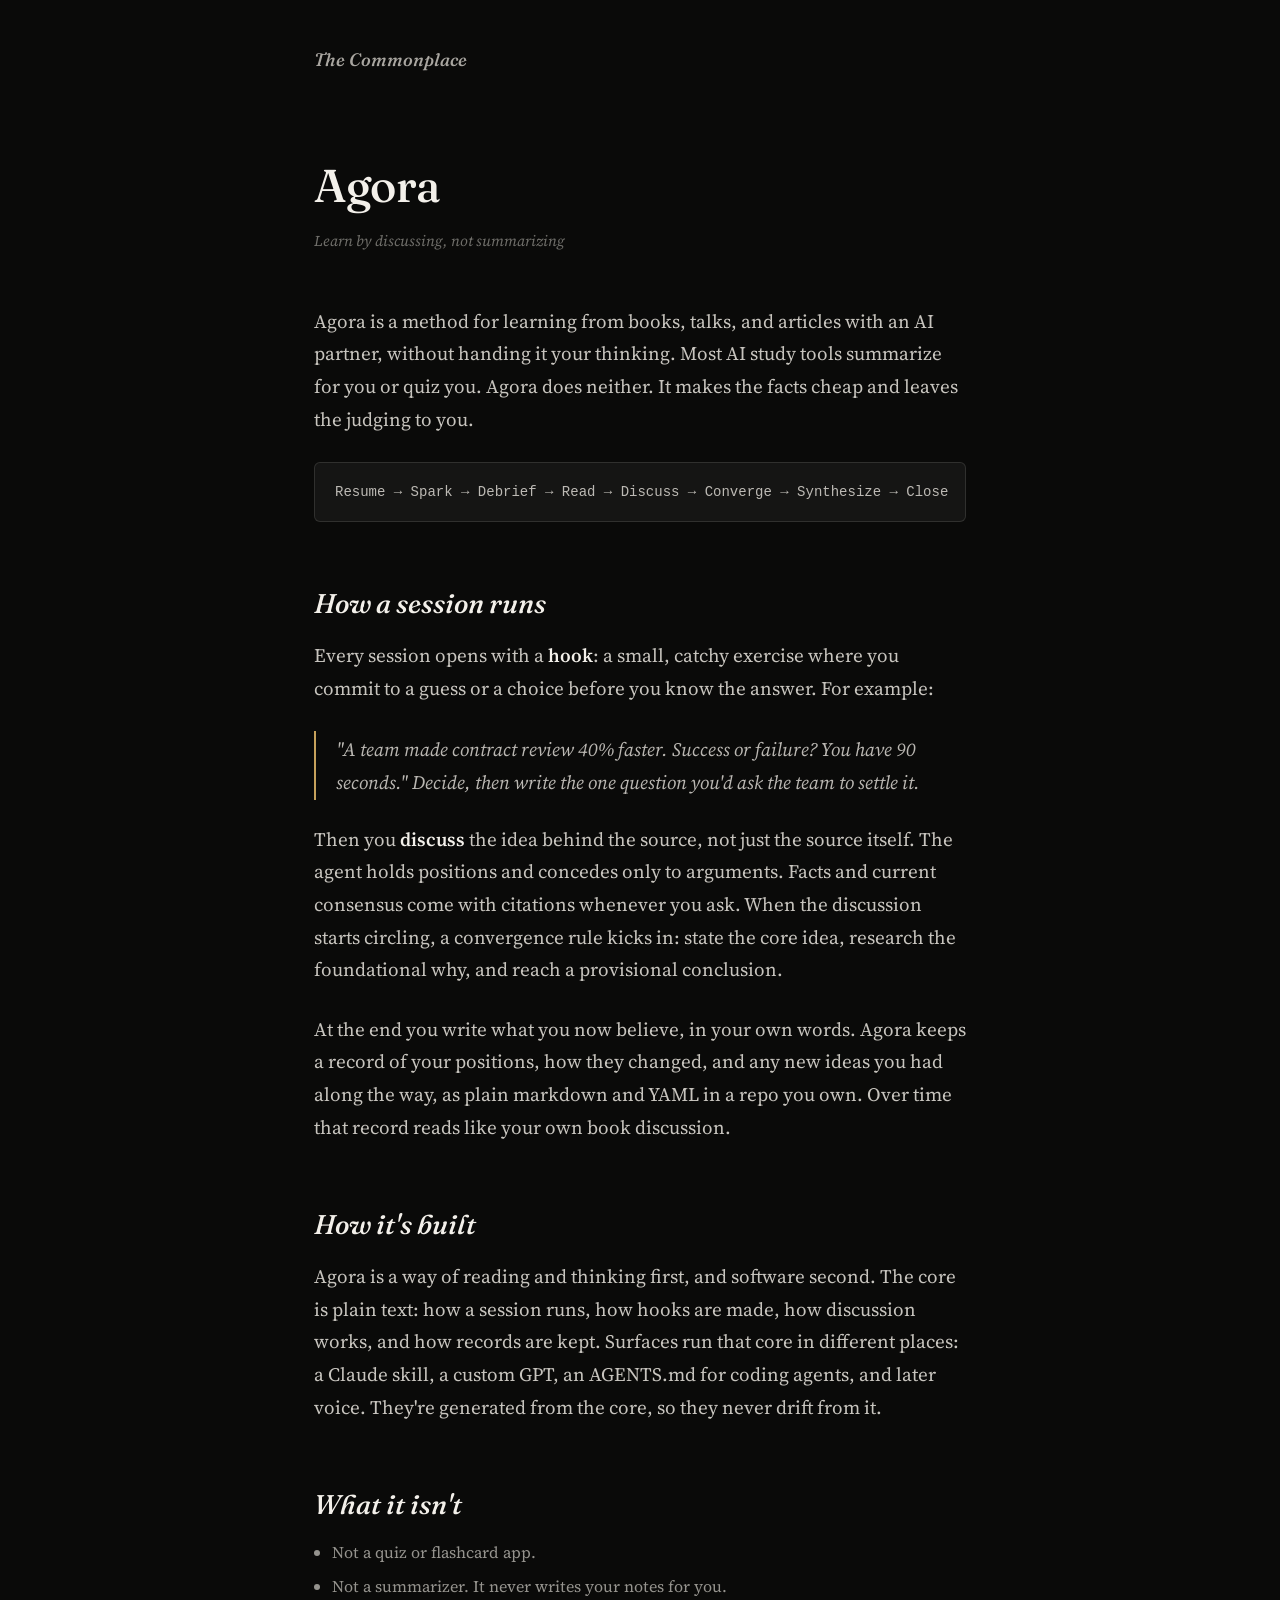
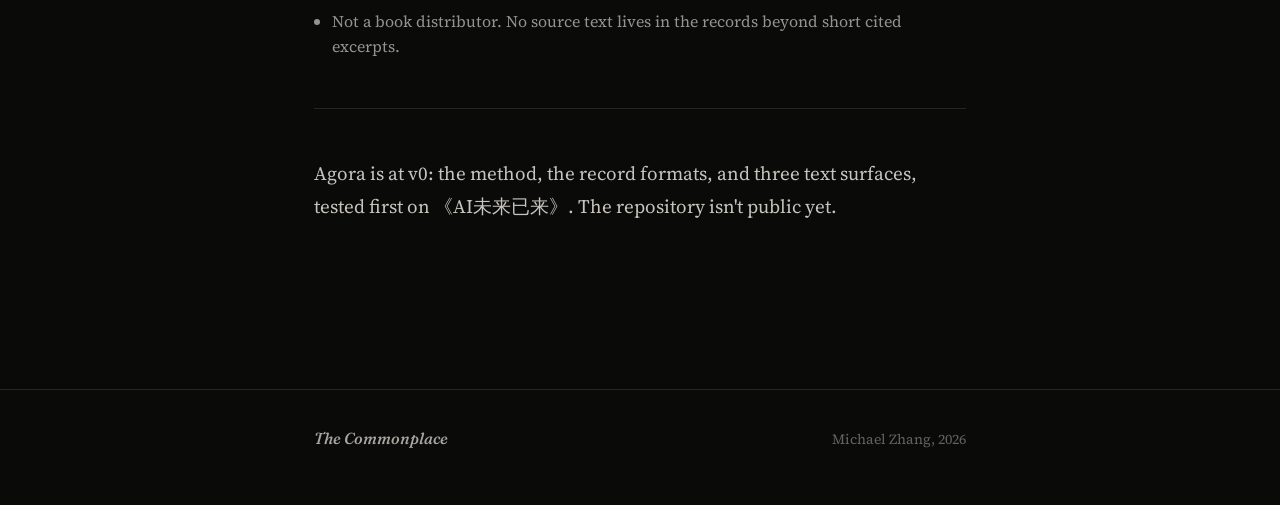
==== agora.html @ 6cc491cd "Add project: Agora Co-Authored-By: Claude Opus 5.5 <noreply@anthropic.com> Claude-Session: https://c" ====
<!doctype html>
<html lang="en">
<head>
<meta charset="utf-8">
<meta name="viewport" content="width=device-width, initial-scale=1">
<title>Agora — The Commonplace</title>
<link rel="preconnect" href="https://fonts.googleapis.com"><link rel="preconnect" href="https://fonts.gstatic.com" crossorigin><link rel="stylesheet" href="https://fonts.googleapis.com/css2?family=Fraunces:ital,opsz,wght@0,9..144,300;0,9..144,400;0,9..144,500;0,9..144,600;1,9..144,300;1,9..144,400;1,9..144,500;1,9..144,600&family=Source+Serif+4:ital,opsz,wght@0,8..60,400;0,8..60,500;0,8..60,600;1,8..60,400;1,8..60,500&display=swap">
<link rel="stylesheet" href="style.css">

</head>
<body>
<header class="site-head">
  <a class="masthead-link" href="index.html">The Commonplace</a>
</header>
<main class="reading">
  <article>
    <div class="article-head reveal">
      <h1 class="display article-title">Agora</h1>
      <div class="article-date">Learn by discussing, not summarizing</div>
    </div>
    <div class="prose reveal">
<p>Agora is a method for learning from books, talks, and articles with an AI partner, without handing it your thinking. Most AI study tools summarize for you or quiz you. Agora does neither. It makes the facts cheap and leaves the judging to you.</p>
<pre><code>Resume → Spark → Debrief → Read → Discuss → Converge → Synthesize → Close</code></pre>
<h2>How a session runs</h2>
<p>Every session opens with a <strong>hook</strong>: a small, catchy exercise where you commit to a guess or a choice before you know the answer. For example:</p>
<blockquote><p>"A team made contract review 40% faster. Success or failure? You have 90 seconds." Decide, then write the one question you'd ask the team to settle it.</p></blockquote>
<p>Then you <strong>discuss</strong> the idea behind the source, not just the source itself. The agent holds positions and concedes only to arguments. Facts and current consensus come with citations whenever you ask. When the discussion starts circling, a convergence rule kicks in: state the core idea, research the foundational why, and reach a provisional conclusion.</p>
<p>At the end you write what you now believe, in your own words. Agora keeps a record of your positions, how they changed, and any new ideas you had along the way, as plain markdown and YAML in a repo you own. Over time that record reads like your own book discussion.</p>
<h2>How it's built</h2>
<p>Agora is a way of reading and thinking first, and software second. The core is plain text: how a session runs, how hooks are made, how discussion works, and how records are kept. Surfaces run that core in different places: a Claude skill, a custom GPT, an AGENTS.md for coding agents, and later voice. They're generated from the core, so they never drift from it.</p>
<h2>What it isn't</h2>
<ul>
<li>Not a quiz or flashcard app.</li>
<li>Not a summarizer. It never writes your notes for you.</li>
<li>Not a book distributor. No source text lives in the records beyond short cited excerpts.</li>
</ul>
<hr />
<p>Agora is at v0: the method, the record formats, and three text surfaces, tested first on 《AI未来已来》. The repository isn't public yet.</p>
    </div>
  </article>
</main>
<footer class="footer">
  <div class="footer-inner">
    <a class="masthead-link small" href="index.html">The Commonplace</a>
    <span class="footer-sig">Michael Zhang, 2026</span>
  </div>
</footer>
<script>
(function(){
  if(!('IntersectionObserver' in window)){document.querySelectorAll('.reveal').forEach(function(el){el.classList.add('is-visible');});return;}
  var io=new IntersectionObserver(function(es){es.forEach(function(e){if(e.isIntersecting){e.target.classList.add('is-visible');io.unobserve(e.target);}});},{threshold:0.1,rootMargin:'0px 0px -40px 0px'});
  document.querySelectorAll('.reveal').forEach(function(el){io.observe(el);});
})();
</script>
</body>
</html>
---- style.css ----
:root {
  --accent: #C6A15B;            /* alternates: #7FA69C  #B97A56  #8CA0B3 */
  --bg: #0a0a09;
  --text: #ece8e1;
  --heading: #f3f0ea;
  --line: rgba(236, 232, 225, 0.12);
  --muted: rgba(236, 232, 225, 0.62);
}

* { box-sizing: border-box; }
html { scroll-behavior: smooth; }
body {
  margin: 0; background: var(--bg); color: var(--text);
  font-family: 'Source Serif 4', Georgia, 'Times New Roman', serif;
  -webkit-font-smoothing: antialiased;
}
.display { font-family: 'Fraunces', Georgia, serif; }
a { text-decoration: none; color: inherit; }

.col { max-width: 700px; margin: 0 auto; padding: 0 24px; }

/* Masthead / site head */
.site-head { max-width: 700px; margin: 0 auto; padding: 0 24px; }
.masthead-link {
  font-family: 'Fraunces', Georgia, serif; font-style: italic; font-weight: 500;
  font-size: 18px; color: rgba(236, 232, 225, 0.7);
  transition: color .25s ease;
}
.masthead-link:hover { color: var(--accent); }
.masthead-link.small { font-size: 16px; }

/* Index hero */
.page > .hero { padding-top: 140px; padding-bottom: 130px; }
.hero { display: flex; flex-direction: column; gap: 26px; }
.masthead {
  margin: 0; font-weight: 500; font-style: italic; font-size: 60px;
  line-height: 1.05; letter-spacing: -0.01em; color: var(--heading);
}
.rule { width: 36px; height: 2px; background: var(--accent); }
.lede { margin: 0; font-size: 18px; line-height: 1.6; color: rgba(236, 232, 225, 0.68); max-width: 560px; }

/* Index sections */
.section { padding-bottom: 120px; }
.section-title { margin: 0 0 34px; font-weight: 500; font-style: italic; font-size: 30px; color: var(--heading); }

.entry { display: block; padding: 30px 0; border-top: 1px solid var(--line); }
.entry-row { display: flex; justify-content: space-between; align-items: baseline; gap: 24px; }
.entry-title { margin: 0; font-weight: 500; color: var(--heading); transition: color .25s ease; }
.entry:hover .entry-title { color: var(--accent); }
.section .entry-title { font-size: 25px; }
.section--made .entry-title { font-size: 22px; }
.entry-meta { font-size: 14px; color: rgba(236, 232, 225, 0.45); white-space: nowrap; }
.entry-desc { margin: 12px 0 0; font-size: 17px; line-height: 1.55; color: var(--muted); }
.list-end { border-top: 1px solid var(--line); }

.link-accent {
  color: rgba(236, 232, 225, 0.82);
  border-bottom: 1px solid rgba(236, 232, 225, 0.28);
  padding-bottom: 1px; white-space: nowrap;
  transition: color .25s ease, border-color .25s ease;
}
.link-accent:hover { color: var(--accent); border-color: var(--accent); }

/* Reading pages */
.site-head { padding-top: 48px; }
.reading { max-width: 700px; margin: 0 auto; padding: 0 24px; }
.article-head { padding: 90px 0 54px; }
.article-title { margin: 0; font-weight: 500; font-size: 46px; line-height: 1.1; letter-spacing: -0.01em; color: var(--heading); }
.article-date { margin-top: 18px; font-style: italic; font-size: 15px; color: rgba(236, 232, 225, 0.45); }

.prose { max-width: 660px; padding-bottom: 120px; }
.prose p { font-size: 19px; line-height: 1.72; margin: 0 0 1.4em; color: rgba(236, 232, 225, 0.84); }
.prose h2 { font-family: 'Fraunces', Georgia, serif; font-style: italic; font-weight: 500; font-size: 27px; color: var(--heading); margin: 2.4em 0 .7em; }
.prose em { font-style: italic; }
.prose strong { font-weight: 600; color: var(--heading); }
.prose a {
  color: rgba(236, 232, 225, 0.9);
  border-bottom: 1px solid rgba(198, 161, 91, 0.4);
  transition: color .2s ease, border-color .2s ease;
}
.prose a:hover { color: var(--accent); border-color: var(--accent); }
.prose hr { border: none; border-top: 1px solid var(--line); margin: 3em 0; }
.prose ul { padding-left: 1.1em; margin: 0 0 1.4em; }
.prose li { font-size: 16px; line-height: 1.6; color: var(--muted); margin-bottom: .55em; }
.prose li a { word-break: break-word; }
.prose code {
  font-family: 'SFMono-Regular', Consolas, 'Liberation Mono', Menlo, monospace;
  font-size: 0.85em; background: rgba(236, 232, 225, 0.08); border-radius: 3px;
  padding: 0.15em 0.4em;
}
.prose pre {
  background: rgba(236, 232, 225, 0.05); border: 1px solid var(--line);
  border-radius: 6px; padding: 18px 20px; margin: 0 0 1.6em; overflow-x: auto;
}
.prose pre code { background: none; padding: 0; font-size: 14px; line-height: 1.6; color: rgba(236, 232, 225, 0.78); }

/* Footer */
.footer { border-top: 1px solid var(--line); margin-top: 20px; }
.footer-inner { max-width: 700px; margin: 0 auto; padding: 38px 24px 56px; display: flex; align-items: baseline; justify-content: space-between; flex-wrap: wrap; gap: 16px; }
.footer-links { display: flex; gap: 28px; flex-wrap: wrap; }
.footer-links a { font-size: 15px; }
.footer-sig { font-size: 14px; color: rgba(236, 232, 225, 0.4); }

/* Reveal */
.reveal { opacity: 0; transform: translateY(14px); transition: opacity .9s cubic-bezier(.2,.8,.2,1), transform .9s cubic-bezier(.2,.8,.2,1); }
.reveal.is-visible { opacity: 1; transform: translateY(0); }
@media (prefers-reduced-motion: reduce) {
  .reveal { opacity: 1; transform: none; transition: none; }
  html { scroll-behavior: auto; }
}

@media (max-width: 600px) {
  .masthead { font-size: 42px; }
  .article-title { font-size: 34px; }
  .prose p { font-size: 18px; }
  .entry-row { flex-direction: column; align-items: flex-start; gap: 6px; }
}

.prose blockquote { margin: 0 0 1.4em; padding: 2px 0 2px 20px; border-left: 2px solid var(--accent); }
.prose blockquote p { font-style: italic; color: rgba(236, 232, 225, 0.78); margin: 0; }
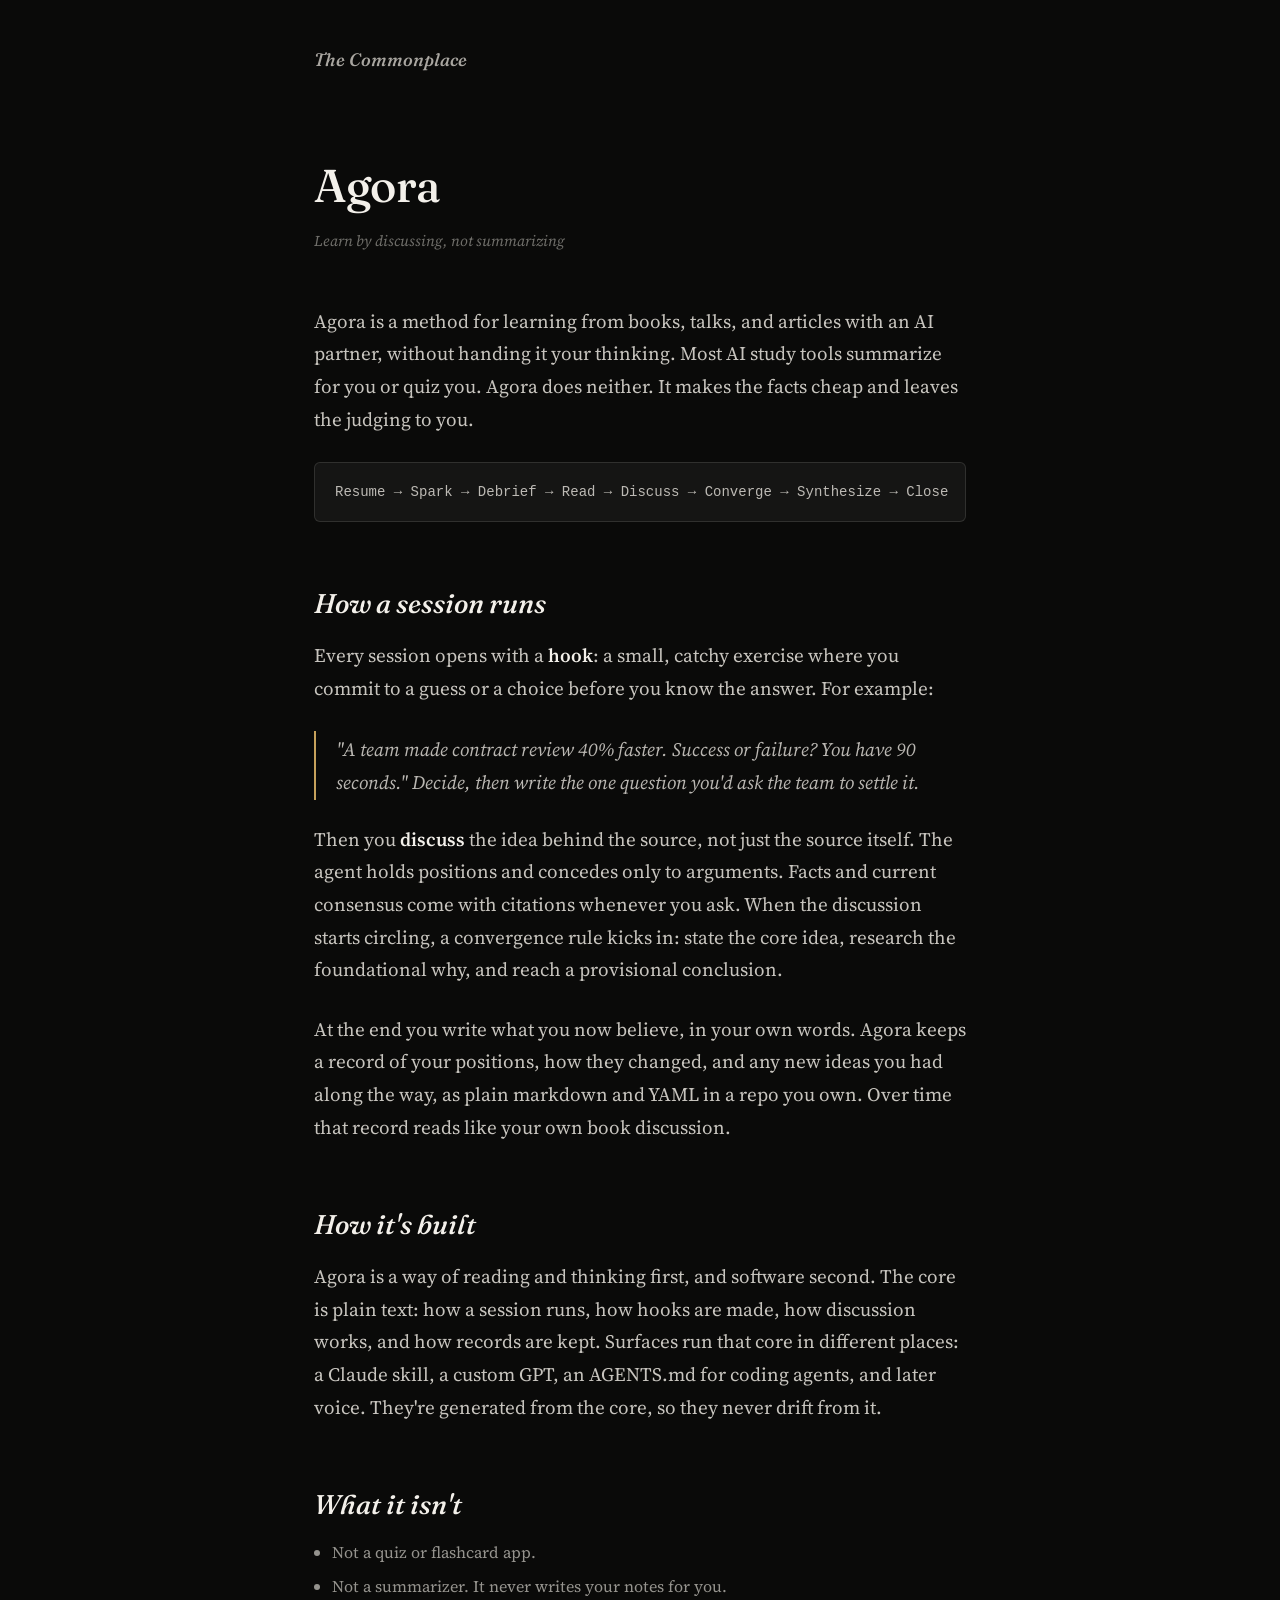
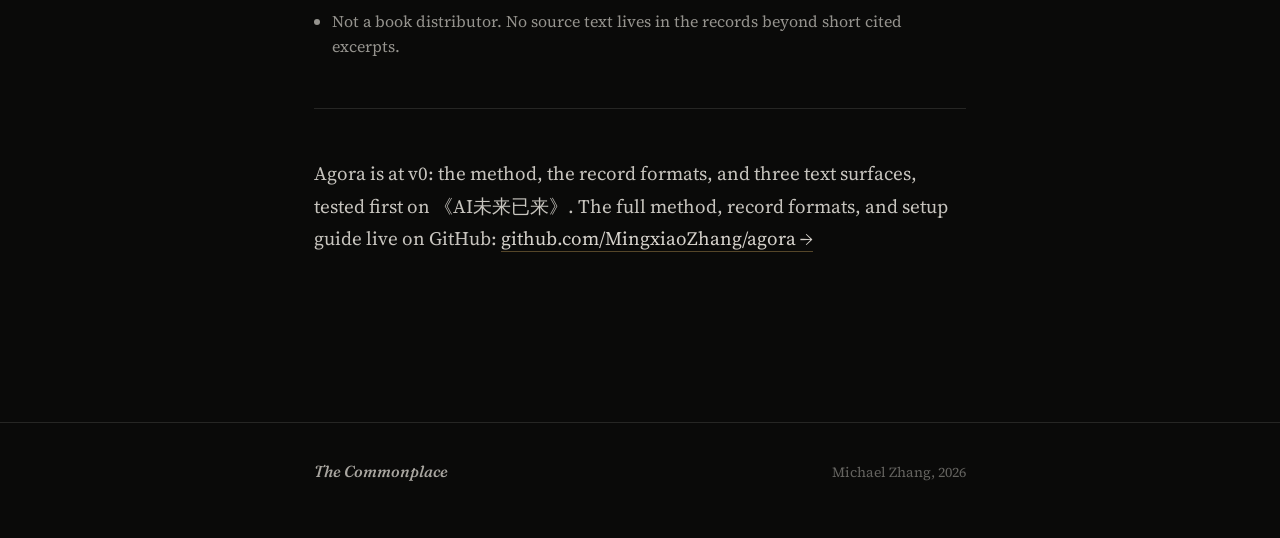
==== commit 1ec51ba9: "Link Agora page to its public repo Co-Authored-By: Claude Opus 5.5 <noreply@anthropic.com> Claude-Se" ====
--- a/agora.html
+++ b/agora.html
@@ -35,7 +35,7 @@
 <li>Not a book distributor. No source text lives in the records beyond short cited excerpts.</li>
 </ul>
 <hr />
-<p>Agora is at v0: the method, the record formats, and three text surfaces, tested first on 《AI未来已来》. The repository isn't public yet.</p>
+<p>Agora is at v0: the method, the record formats, and three text surfaces, tested first on 《AI未来已来》. The full method, record formats, and setup guide live on GitHub: <a href="https://github.com/MingxiaoZhang/agora#readme" target="_blank" rel="noopener">github.com/MingxiaoZhang/agora →</a></p>
     </div>
   </article>
 </main>
